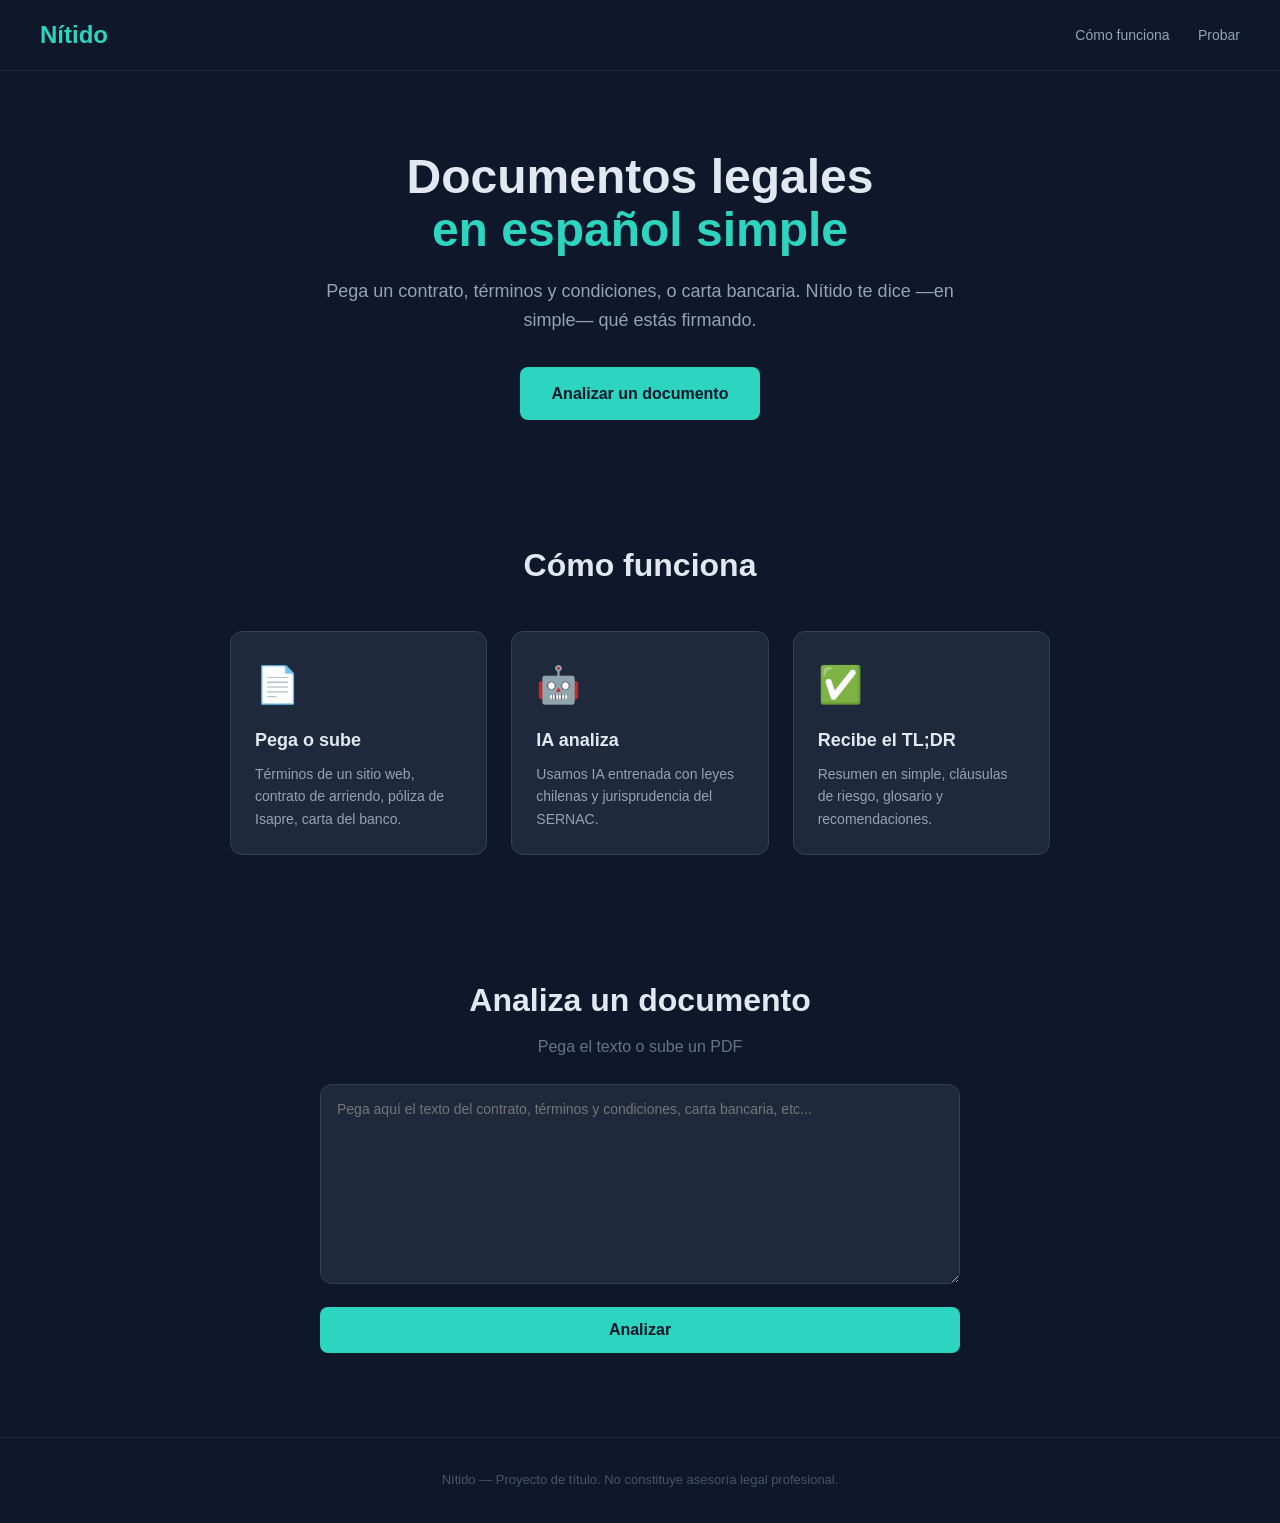
==== web/index.html @ 9d0930f1 "chore: initial commit — Nítido project scaffold Backend: FastAPI + Gemini + risk detector + PDF pars" ====
<!DOCTYPE html>
<html lang="es">
<head>
  <meta charset="UTF-8">
  <meta name="viewport" content="width=device-width, initial-scale=1.0">
  <title>Nítido - Descifra documentos legales</title>
  <link rel="stylesheet" href="css/style.css">
</head>
<body>
  <nav>
    <div class="logo">Nítido</div>
    <div class="links">
      <a href="#funciona">Cómo funciona</a>
      <a href="#app">Probar</a>
    </div>
  </nav>

  <section class="hero">
    <h1>Documentos legales<br><span>en español simple</span></h1>
    <p>Pega un contrato, términos y condiciones, o carta bancaria. Nítido te dice —en simple— qué estás firmando.</p>
    <a href="#app" class="btn">Analizar un documento</a>
  </section>

  <section id="funciona" class="features">
    <h2>Cómo funciona</h2>
    <div class="grid">
      <div class="card">
        <div class="icon">📄</div>
        <h3>Pega o sube</h3>
        <p>Términos de un sitio web, contrato de arriendo, póliza de Isapre, carta del banco.</p>
      </div>
      <div class="card">
        <div class="icon">🤖</div>
        <h3>IA analiza</h3>
        <p>Usamos IA entrenada con leyes chilenas y jurisprudencia del SERNAC.</p>
      </div>
      <div class="card">
        <div class="icon">✅</div>
        <h3>Recibe el TL;DR</h3>
        <p>Resumen en simple, cláusulas de riesgo, glosario y recomendaciones.</p>
      </div>
    </div>
  </section>

  <section id="app" class="app-section">
    <h2>Analiza un documento</h2>
    <p class="subtitle">Pega el texto o sube un PDF</p>
    <textarea id="input" placeholder="Pega aquí el texto del contrato, términos y condiciones, carta bancaria, etc..."></textarea>
    <button id="analyzeBtn">Analizar</button>
    <div id="loading" style="display:none;text-align:center;padding:20px;color:#64748b">Analizando...</div>
    <div id="result"></div>
  </section>

  <footer>
    <p>Nítido &mdash; Proyecto de título. No constituye asesoría legal profesional.</p>
  </footer>

  <script src="js/app.js"></script>
</body>
</html>
---- web/css/style.css ----
* { margin: 0; padding: 0; box-sizing: border-box; }
body { font-family: -apple-system, BlinkMacSystemFont, 'Segoe UI', Roboto, sans-serif; background: #0f172a; color: #e2e8f0; line-height: 1.6; }

nav { display: flex; justify-content: space-between; align-items: center; padding: 16px 40px; border-bottom: 1px solid #1e293b; }
.logo { font-size: 24px; font-weight: 700; color: #2dd4bf; }
.links a { color: #94a3b8; text-decoration: none; margin-left: 24px; font-size: 14px; }
.links a:hover { color: #2dd4bf; }

.hero { text-align: center; padding: 80px 20px 60px; max-width: 720px; margin: 0 auto; }
.hero h1 { font-size: 48px; font-weight: 800; line-height: 1.1; margin-bottom: 20px; }
.hero h1 span { color: #2dd4bf; }
.hero p { font-size: 18px; color: #94a3b8; margin-bottom: 32px; }
.btn { display: inline-block; padding: 14px 32px; background: #2dd4bf; color: #0f172a; border-radius: 8px; text-decoration: none; font-weight: 600; font-size: 16px; }

.features { padding: 60px 40px; max-width: 900px; margin: 0 auto; }
.features h2 { text-align: center; font-size: 32px; margin-bottom: 40px; }
.grid { display: grid; grid-template-columns: repeat(3, 1fr); gap: 24px; }
.card { background: #1e293b; padding: 24px; border-radius: 12px; border: 1px solid #334155; }
.card .icon { font-size: 36px; margin-bottom: 12px; }
.card h3 { font-size: 18px; margin-bottom: 8px; }
.card p { font-size: 14px; color: #94a3b8; }

.app-section { padding: 60px 40px; max-width: 720px; margin: 0 auto; }
.app-section h2 { text-align: center; font-size: 32px; margin-bottom: 8px; }
.subtitle { text-align: center; color: #64748b; margin-bottom: 24px; }
textarea { width: 100%; height: 200px; background: #1e293b; border: 1px solid #334155; border-radius: 12px; color: #e2e8f0; padding: 16px; font-size: 14px; resize: vertical; font-family: inherit; }
button { display: block; width: 100%; padding: 14px; background: #2dd4bf; color: #0f172a; border: none; border-radius: 8px; font-weight: 600; font-size: 16px; cursor: pointer; margin-top: 16px; }
button:hover { background: #14b8a6; }
#result { margin-top: 24px; }
.clausula { padding: 12px; border-radius: 8px; margin-bottom: 10px; font-size: 14px; }
.critico { background: #7f1d1d; border-left: 4px solid #ef4444; }
.alto { background: #78350f; border-left: 4px solid #f97316; }
.medio { background: #1a3a5c; border-left: 4px solid #3b82f6; }
.bajo { background: #1a3a2c; border-left: 4px solid #22c55e; }
.resumen-section { background: #1e293b; padding: 16px; border-radius: 8px; margin-bottom: 20px; }

footer { text-align: center; padding: 32px; color: #475569; font-size: 13px; border-top: 1px solid #1e293b; }
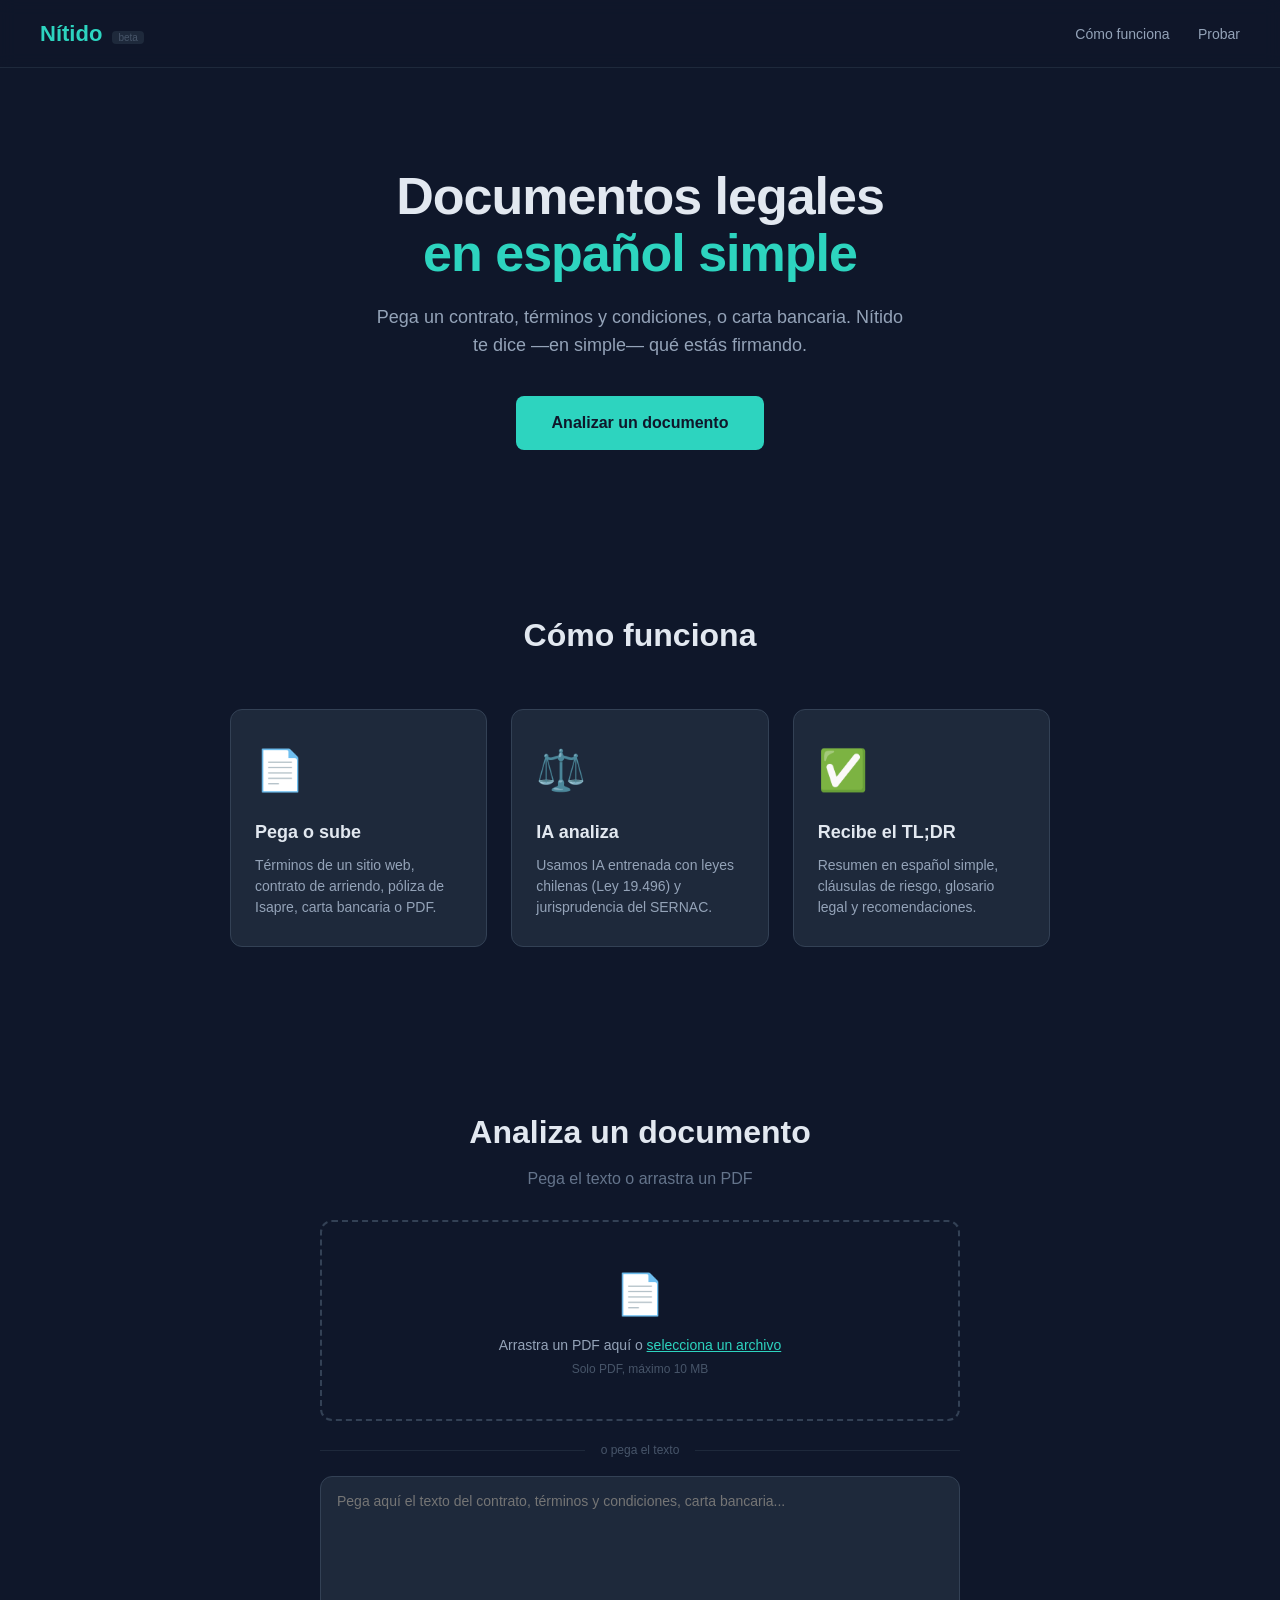
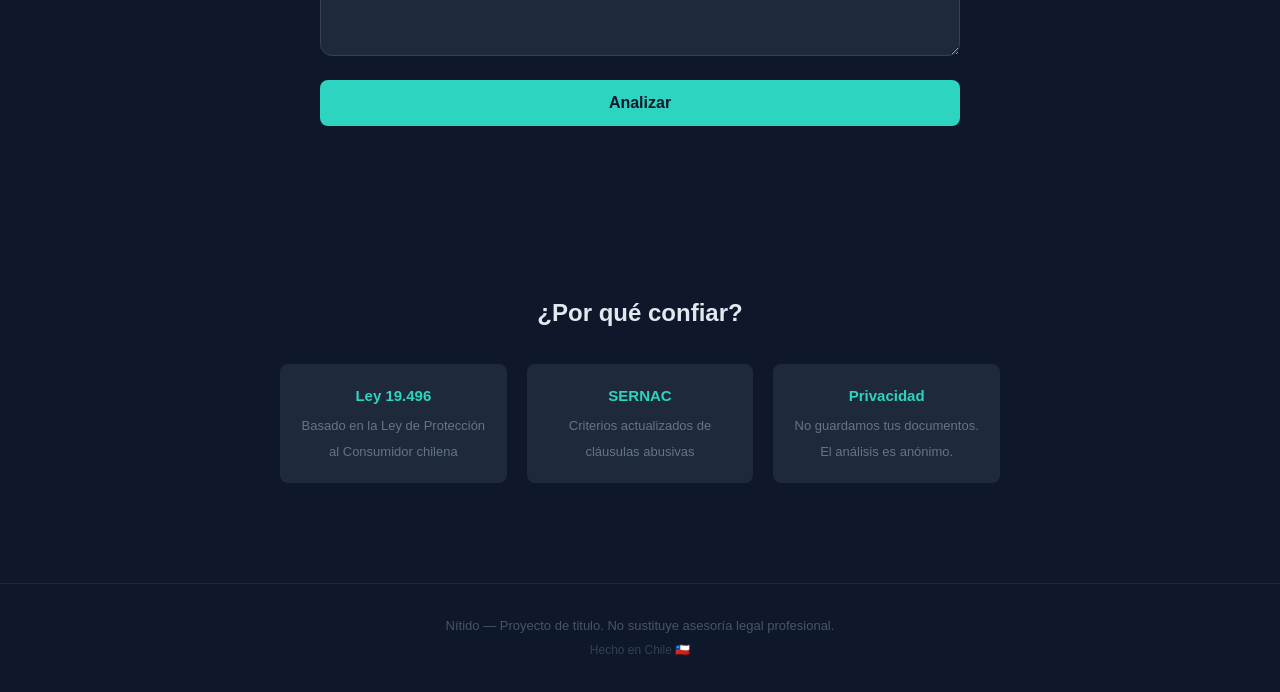
==== commit 57a898c7: "feat: implementación completa del backend, tests, CI, extension y web Backend: - Risk detector con 7" ====
--- a/web/index.html
+++ b/web/index.html
@@ -3,56 +3,93 @@
 <head>
   <meta charset="UTF-8">
   <meta name="viewport" content="width=device-width, initial-scale=1.0">
-  <title>Nítido - Descifra documentos legales</title>
+  <title>Nítido — Descifra documentos legales</title>
   <link rel="stylesheet" href="css/style.css">
 </head>
 <body>
   <nav>
-    <div class="logo">Nítido</div>
+    <div class="logo">Nítido <span class="beta">beta</span></div>
     <div class="links">
-      <a href="#funciona">Cómo funciona</a>
-      <a href="#app">Probar</a>
+      <a href="#como-funciona">Cómo funciona</a>
+      <a href="#analizar">Probar</a>
     </div>
   </nav>
 
   <section class="hero">
     <h1>Documentos legales<br><span>en español simple</span></h1>
     <p>Pega un contrato, términos y condiciones, o carta bancaria. Nítido te dice —en simple— qué estás firmando.</p>
-    <a href="#app" class="btn">Analizar un documento</a>
+    <a href="#analizar" class="btn">Analizar un documento</a>
   </section>
 
-  <section id="funciona" class="features">
+  <section id="como-funciona" class="features">
     <h2>Cómo funciona</h2>
     <div class="grid">
       <div class="card">
         <div class="icon">📄</div>
         <h3>Pega o sube</h3>
-        <p>Términos de un sitio web, contrato de arriendo, póliza de Isapre, carta del banco.</p>
+        <p>Términos de un sitio web, contrato de arriendo, póliza de Isapre, carta bancaria o PDF.</p>
       </div>
       <div class="card">
-        <div class="icon">🤖</div>
+        <div class="icon">⚖️</div>
         <h3>IA analiza</h3>
-        <p>Usamos IA entrenada con leyes chilenas y jurisprudencia del SERNAC.</p>
+        <p>Usamos IA entrenada con leyes chilenas (Ley 19.496) y jurisprudencia del SERNAC.</p>
       </div>
       <div class="card">
         <div class="icon">✅</div>
         <h3>Recibe el TL;DR</h3>
-        <p>Resumen en simple, cláusulas de riesgo, glosario y recomendaciones.</p>
+        <p>Resumen en español simple, cláusulas de riesgo, glosario legal y recomendaciones.</p>
       </div>
     </div>
   </section>
 
-  <section id="app" class="app-section">
+  <section id="analizar" class="app-section">
     <h2>Analiza un documento</h2>
-    <p class="subtitle">Pega el texto o sube un PDF</p>
-    <textarea id="input" placeholder="Pega aquí el texto del contrato, términos y condiciones, carta bancaria, etc..."></textarea>
-    <button id="analyzeBtn">Analizar</button>
-    <div id="loading" style="display:none;text-align:center;padding:20px;color:#64748b">Analizando...</div>
+    <p class="subtitle">Pega el texto o arrastra un PDF</p>
+
+    <div class="drop-zone" id="dropZone">
+      <div class="drop-content">
+        <div class="drop-icon">📄</div>
+        <p>Arrastra un PDF aquí o <span class="link">selecciona un archivo</span></p>
+        <p class="drop-hint">Solo PDF, máximo 10 MB</p>
+      </div>
+      <input type="file" id="fileInput" accept=".pdf" hidden>
+    </div>
+
+    <div class="divider"><span>o pega el texto</span></div>
+
+    <textarea id="input" placeholder="Pega aquí el texto del contrato, términos y condiciones, carta bancaria..."></textarea>
+    <button id="analyzeBtn" class="btn-primary">Analizar</button>
+
+    <div id="loading" class="loading-section" style="display:none">
+      <div class="spinner"></div>
+      <p>Analizando documento...</p>
+      <p class="loading-sub">Esto toma unos segundos</p>
+    </div>
+
     <div id="result"></div>
   </section>
 
+  <section class="trust">
+    <h2>¿Por qué confiar?</h2>
+    <div class="trust-grid">
+      <div class="trust-item">
+        <strong>Ley 19.496</strong>
+        <span>Basado en la Ley de Protección al Consumidor chilena</span>
+      </div>
+      <div class="trust-item">
+        <strong>SERNAC</strong>
+        <span>Criterios actualizados de cláusulas abusivas</span>
+      </div>
+      <div class="trust-item">
+        <strong>Privacidad</strong>
+        <span>No guardamos tus documentos. El análisis es anónimo.</span>
+      </div>
+    </div>
+  </section>
+
   <footer>
-    <p>Nítido &mdash; Proyecto de título. No constituye asesoría legal profesional.</p>
+    <p>Nítido — Proyecto de titulo. No sustituye asesoría legal profesional.</p>
+    <p class="footer-links">Hecho en Chile 🇨🇱</p>
   </footer>
 
   <script src="js/app.js"></script>
--- a/web/css/style.css
+++ b/web/css/style.css
@@ -1,37 +1,354 @@
 * { margin: 0; padding: 0; box-sizing: border-box; }
-body { font-family: -apple-system, BlinkMacSystemFont, 'Segoe UI', Roboto, sans-serif; background: #0f172a; color: #e2e8f0; line-height: 1.6; }
-
-nav { display: flex; justify-content: space-between; align-items: center; padding: 16px 40px; border-bottom: 1px solid #1e293b; }
-.logo { font-size: 24px; font-weight: 700; color: #2dd4bf; }
-.links a { color: #94a3b8; text-decoration: none; margin-left: 24px; font-size: 14px; }
+
+body {
+  font-family: -apple-system, BlinkMacSystemFont, 'Segoe UI', Roboto, sans-serif;
+  background: #0f172a;
+  color: #e2e8f0;
+  line-height: 1.6;
+  scroll-behavior: smooth;
+}
+
+nav {
+  display: flex;
+  justify-content: space-between;
+  align-items: center;
+  padding: 16px 40px;
+  border-bottom: 1px solid #1e293b;
+  position: sticky;
+  top: 0;
+  background: #0f172acc;
+  backdrop-filter: blur(8px);
+  z-index: 10;
+}
+
+.logo {
+  font-size: 22px;
+  font-weight: 700;
+  color: #2dd4bf;
+}
+
+.logo .beta {
+  font-size: 10px;
+  font-weight: 400;
+  color: #475569;
+  background: #1e293b;
+  padding: 1px 6px;
+  border-radius: 4px;
+  margin-left: 4px;
+}
+
+.links a {
+  color: #94a3b8;
+  text-decoration: none;
+  margin-left: 24px;
+  font-size: 14px;
+  transition: color 0.2s;
+}
+
 .links a:hover { color: #2dd4bf; }
 
-.hero { text-align: center; padding: 80px 20px 60px; max-width: 720px; margin: 0 auto; }
-.hero h1 { font-size: 48px; font-weight: 800; line-height: 1.1; margin-bottom: 20px; }
+.hero {
+  text-align: center;
+  padding: 100px 20px 80px;
+  max-width: 720px;
+  margin: 0 auto;
+}
+
+.hero h1 {
+  font-size: 52px;
+  font-weight: 800;
+  line-height: 1.1;
+  margin-bottom: 20px;
+  letter-spacing: -1px;
+}
+
 .hero h1 span { color: #2dd4bf; }
-.hero p { font-size: 18px; color: #94a3b8; margin-bottom: 32px; }
-.btn { display: inline-block; padding: 14px 32px; background: #2dd4bf; color: #0f172a; border-radius: 8px; text-decoration: none; font-weight: 600; font-size: 16px; }
-
-.features { padding: 60px 40px; max-width: 900px; margin: 0 auto; }
-.features h2 { text-align: center; font-size: 32px; margin-bottom: 40px; }
-.grid { display: grid; grid-template-columns: repeat(3, 1fr); gap: 24px; }
-.card { background: #1e293b; padding: 24px; border-radius: 12px; border: 1px solid #334155; }
-.card .icon { font-size: 36px; margin-bottom: 12px; }
+
+.hero p {
+  font-size: 18px;
+  color: #94a3b8;
+  margin-bottom: 36px;
+  max-width: 540px;
+  margin-left: auto;
+  margin-right: auto;
+}
+
+.btn {
+  display: inline-block;
+  padding: 14px 36px;
+  background: #2dd4bf;
+  color: #0f172a;
+  border-radius: 8px;
+  text-decoration: none;
+  font-weight: 600;
+  font-size: 16px;
+  transition: background 0.2s, transform 0.1s;
+}
+
+.btn:hover { background: #14b8a6; transform: translateY(-1px); }
+
+.features {
+  padding: 80px 40px;
+  max-width: 900px;
+  margin: 0 auto;
+}
+
+.features h2 {
+  text-align: center;
+  font-size: 32px;
+  margin-bottom: 48px;
+}
+
+.grid {
+  display: grid;
+  grid-template-columns: repeat(3, 1fr);
+  gap: 24px;
+}
+
+.card {
+  background: #1e293b;
+  padding: 28px 24px;
+  border-radius: 12px;
+  border: 1px solid #334155;
+  transition: border-color 0.2s;
+}
+
+.card:hover { border-color: #2dd4bf44; }
+
+.card .icon { font-size: 40px; margin-bottom: 16px; }
 .card h3 { font-size: 18px; margin-bottom: 8px; }
-.card p { font-size: 14px; color: #94a3b8; }
-
-.app-section { padding: 60px 40px; max-width: 720px; margin: 0 auto; }
-.app-section h2 { text-align: center; font-size: 32px; margin-bottom: 8px; }
-.subtitle { text-align: center; color: #64748b; margin-bottom: 24px; }
-textarea { width: 100%; height: 200px; background: #1e293b; border: 1px solid #334155; border-radius: 12px; color: #e2e8f0; padding: 16px; font-size: 14px; resize: vertical; font-family: inherit; }
-button { display: block; width: 100%; padding: 14px; background: #2dd4bf; color: #0f172a; border: none; border-radius: 8px; font-weight: 600; font-size: 16px; cursor: pointer; margin-top: 16px; }
-button:hover { background: #14b8a6; }
-#result { margin-top: 24px; }
-.clausula { padding: 12px; border-radius: 8px; margin-bottom: 10px; font-size: 14px; }
-.critico { background: #7f1d1d; border-left: 4px solid #ef4444; }
-.alto { background: #78350f; border-left: 4px solid #f97316; }
-.medio { background: #1a3a5c; border-left: 4px solid #3b82f6; }
-.bajo { background: #1a3a2c; border-left: 4px solid #22c55e; }
-.resumen-section { background: #1e293b; padding: 16px; border-radius: 8px; margin-bottom: 20px; }
-
-footer { text-align: center; padding: 32px; color: #475569; font-size: 13px; border-top: 1px solid #1e293b; }
+.card p { font-size: 14px; color: #94a3b8; line-height: 1.5; }
+
+.app-section {
+  padding: 80px 40px;
+  max-width: 720px;
+  margin: 0 auto;
+}
+
+.app-section h2 {
+  text-align: center;
+  font-size: 32px;
+  margin-bottom: 8px;
+}
+
+.subtitle {
+  text-align: center;
+  color: #64748b;
+  margin-bottom: 28px;
+}
+
+.drop-zone {
+  border: 2px dashed #334155;
+  border-radius: 12px;
+  padding: 40px 20px;
+  text-align: center;
+  cursor: pointer;
+  transition: border-color 0.2s, background 0.2s;
+  margin-bottom: 20px;
+}
+
+.drop-zone:hover, .drop-zone.dragover {
+  border-color: #2dd4bf;
+  background: #2dd4bf08;
+}
+
+.drop-zone .drop-icon { font-size: 40px; margin-bottom: 8px; }
+.drop-zone p { color: #94a3b8; font-size: 14px; }
+.drop-zone .link { color: #2dd4bf; text-decoration: underline; cursor: pointer; }
+.drop-zone .drop-hint { font-size: 12px; color: #475569; margin-top: 4px; }
+.drop-zone .file-selected { color: #2dd4bf; font-weight: 600; }
+
+.divider {
+  display: flex;
+  align-items: center;
+  gap: 16px;
+  margin: 16px 0;
+  color: #475569;
+  font-size: 12px;
+}
+
+.divider::before, .divider::after {
+  content: "";
+  flex: 1;
+  height: 1px;
+  background: #1e293b;
+}
+
+textarea {
+  width: 100%;
+  min-height: 180px;
+  background: #1e293b;
+  border: 1px solid #334155;
+  border-radius: 12px;
+  color: #e2e8f0;
+  padding: 16px;
+  font-size: 14px;
+  resize: vertical;
+  font-family: inherit;
+  transition: border-color 0.2s;
+}
+
+textarea:focus { outline: none; border-color: #2dd4bf; }
+
+.btn-primary {
+  display: block;
+  width: 100%;
+  padding: 14px;
+  background: #2dd4bf;
+  color: #0f172a;
+  border: none;
+  border-radius: 8px;
+  font-weight: 600;
+  font-size: 16px;
+  cursor: pointer;
+  margin-top: 16px;
+  transition: background 0.2s;
+}
+
+.btn-primary:hover { background: #14b8a6; }
+.btn-primary:disabled { opacity: 0.5; cursor: not-allowed; }
+
+.loading-section { text-align: center; padding: 32px; color: #64748b; }
+.loading-section p { margin-top: 8px; }
+.loading-sub { font-size: 13px; color: #475569; }
+
+.spinner {
+  display: inline-block;
+  width: 32px;
+  height: 32px;
+  border: 3px solid #1e293b;
+  border-top-color: #2dd4bf;
+  border-radius: 50%;
+  animation: spin 0.8s linear infinite;
+}
+
+@keyframes spin { to { transform: rotate(360deg); } }
+
+#result { margin-top: 28px; }
+
+.resumen-section {
+  background: #1e293b;
+  padding: 20px;
+  border-radius: 12px;
+  margin-bottom: 20px;
+  border: 1px solid #334155;
+  line-height: 1.7;
+}
+
+.resumen-section h3 { color: #2dd4bf; font-size: 16px; margin-bottom: 8px; }
+.resumen-section p { font-size: 15px; color: #e2e8f0; }
+
+.score-section {
+  display: flex;
+  align-items: center;
+  gap: 12px;
+  margin-bottom: 20px;
+  padding: 16px 20px;
+  background: #1e293b;
+  border-radius: 12px;
+  border: 1px solid #334155;
+}
+
+.score-section .number { font-size: 28px; font-weight: 800; }
+.score-section .label { font-size: 13px; color: #94a3b8; }
+
+.clausulas-section h3 { color: #2dd4bf; font-size: 16px; margin-bottom: 12px; }
+
+.clausula {
+  padding: 14px 16px;
+  border-radius: 8px;
+  margin-bottom: 10px;
+  font-size: 14px;
+  line-height: 1.5;
+  transition: transform 0.1s;
+}
+
+.clausula:hover { transform: translateX(2px); }
+
+.critico { background: #7f1d1d1a; border-left: 4px solid #ef4444; }
+.alto { background: #78350f1a; border-left: 4px solid #f97316; }
+.medio { background: #1e3a5f1a; border-left: 4px solid #3b82f6; }
+.bajo { background: #1a3a2c1a; border-left: 4px solid #22c55e; }
+.sin-riesgo { border-left: 4px solid #334155; }
+
+.clausula .tag {
+  display: inline-block;
+  font-size: 10px;
+  font-weight: 700;
+  padding: 2px 8px;
+  border-radius: 4px;
+  margin-bottom: 4px;
+  text-transform: uppercase;
+  letter-spacing: 0.5px;
+}
+
+.tag-critico { background: #ef4444; color: #fff; }
+.tag-alto { background: #f97316; color: #fff; }
+.tag-medio { background: #3b82f6; color: #fff; }
+.tag-bajo { background: #22c55e; color: #0f172a; }
+
+.clausula .fundamento { color: #94a3b8; font-size: 12px; margin-top: 6px; }
+
+.glosario-box {
+  margin: 16px 0;
+  padding: 16px;
+  background: #1e293b;
+  border-radius: 8px;
+  border: 1px solid #334155;
+}
+
+.glosario-box summary { color: #2dd4bf; font-weight: 600; cursor: pointer; font-size: 14px; }
+.glosario-box dl { margin-top: 12px; display: grid; gap: 8px; }
+.glosario-box dt { color: #2dd4bf; font-weight: 600; font-size: 13px; }
+.glosario-box dd { color: #94a3b8; margin-left: 0; font-size: 13px; }
+
+.recomendaciones-box {
+  margin: 16px 0;
+  padding: 16px;
+  background: #064e3b1a;
+  border-radius: 8px;
+  border: 1px solid #065f4644;
+}
+
+.recomendaciones-box h3 { color: #2dd4bf; font-size: 14px; margin-bottom: 8px; }
+.recomendaciones-box li { font-size: 13px; color: #94a3b8; margin-bottom: 6px; margin-left: 16px; }
+
+.trust {
+  padding: 60px 40px;
+  max-width: 800px;
+  margin: 0 auto;
+  text-align: center;
+}
+
+.trust h2 { font-size: 24px; margin-bottom: 32px; }
+
+.trust-grid {
+  display: grid;
+  grid-template-columns: repeat(3, 1fr);
+  gap: 20px;
+}
+
+.trust-item { padding: 20px; background: #1e293b; border-radius: 8px; }
+.trust-item strong { display: block; color: #2dd4bf; font-size: 15px; margin-bottom: 4px; }
+.trust-item span { font-size: 13px; color: #64748b; }
+
+footer {
+  text-align: center;
+  padding: 32px;
+  color: #475569;
+  font-size: 13px;
+  border-top: 1px solid #1e293b;
+  margin-top: 40px;
+}
+
+.footer-links { font-size: 12px; color: #334155; margin-top: 4px; }
+
+@media (max-width: 768px) {
+  .hero h1 { font-size: 36px; }
+  .grid, .trust-grid { grid-template-columns: 1fr; }
+  nav { padding: 12px 20px; }
+  .features, .app-section, .trust { padding: 40px 20px; }
+  .hero { padding: 60px 20px; }
+
+  .clausula { font-size: 13px; padding: 12px; }
+}
